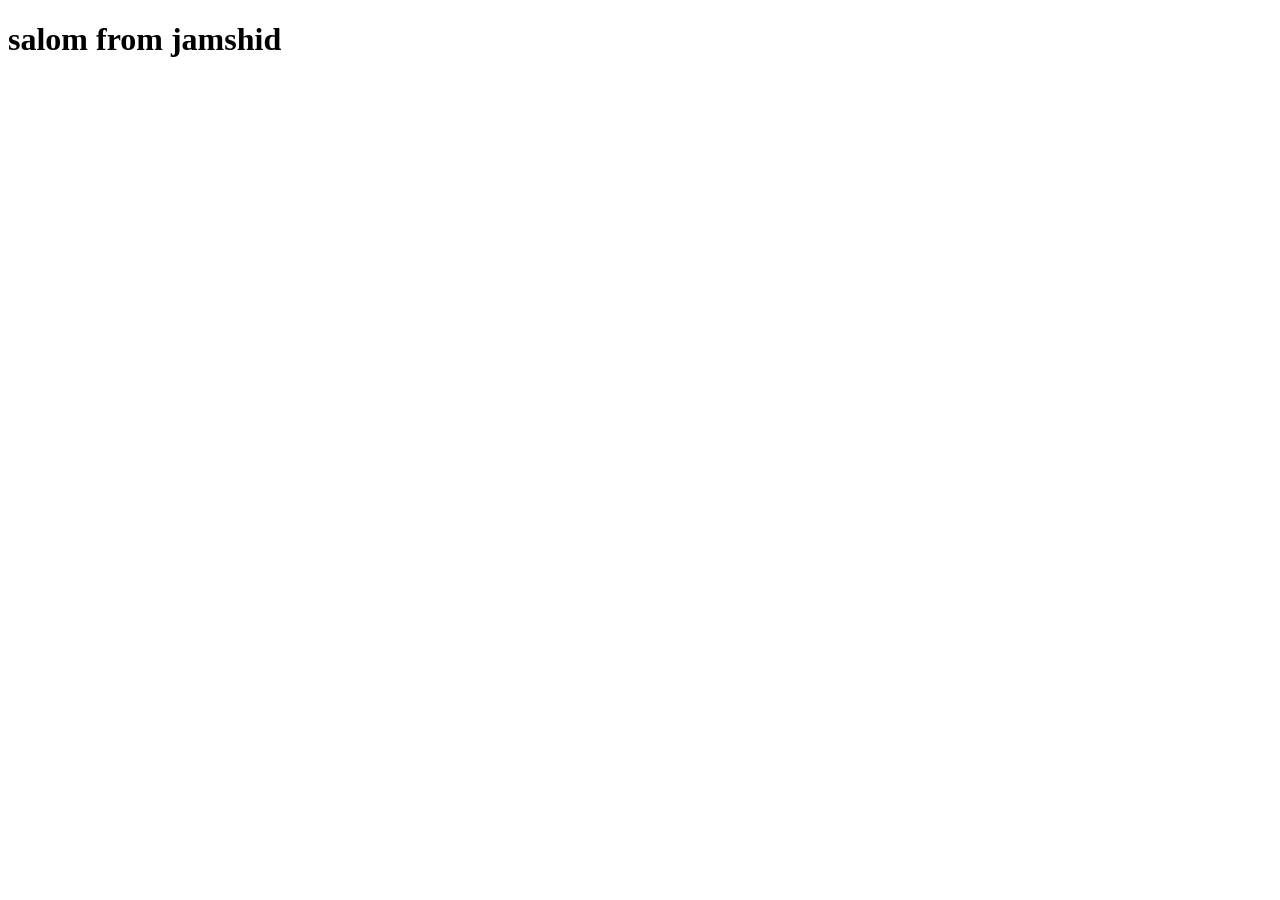
==== index.html @ f9ca7b66 "first team" ====
<!DOCTYPE html>
<html lang="en">
<head>
    <meta charset="UTF-8">
    <meta name="viewport" content="width=device-width, initial-scale=1.0">
    <title>Document</title>
    <link rel="stylesheet" href="main.css">
</head>
<body>
    <h1>
        salom from jamshid
    </h1>
</body>
</html>
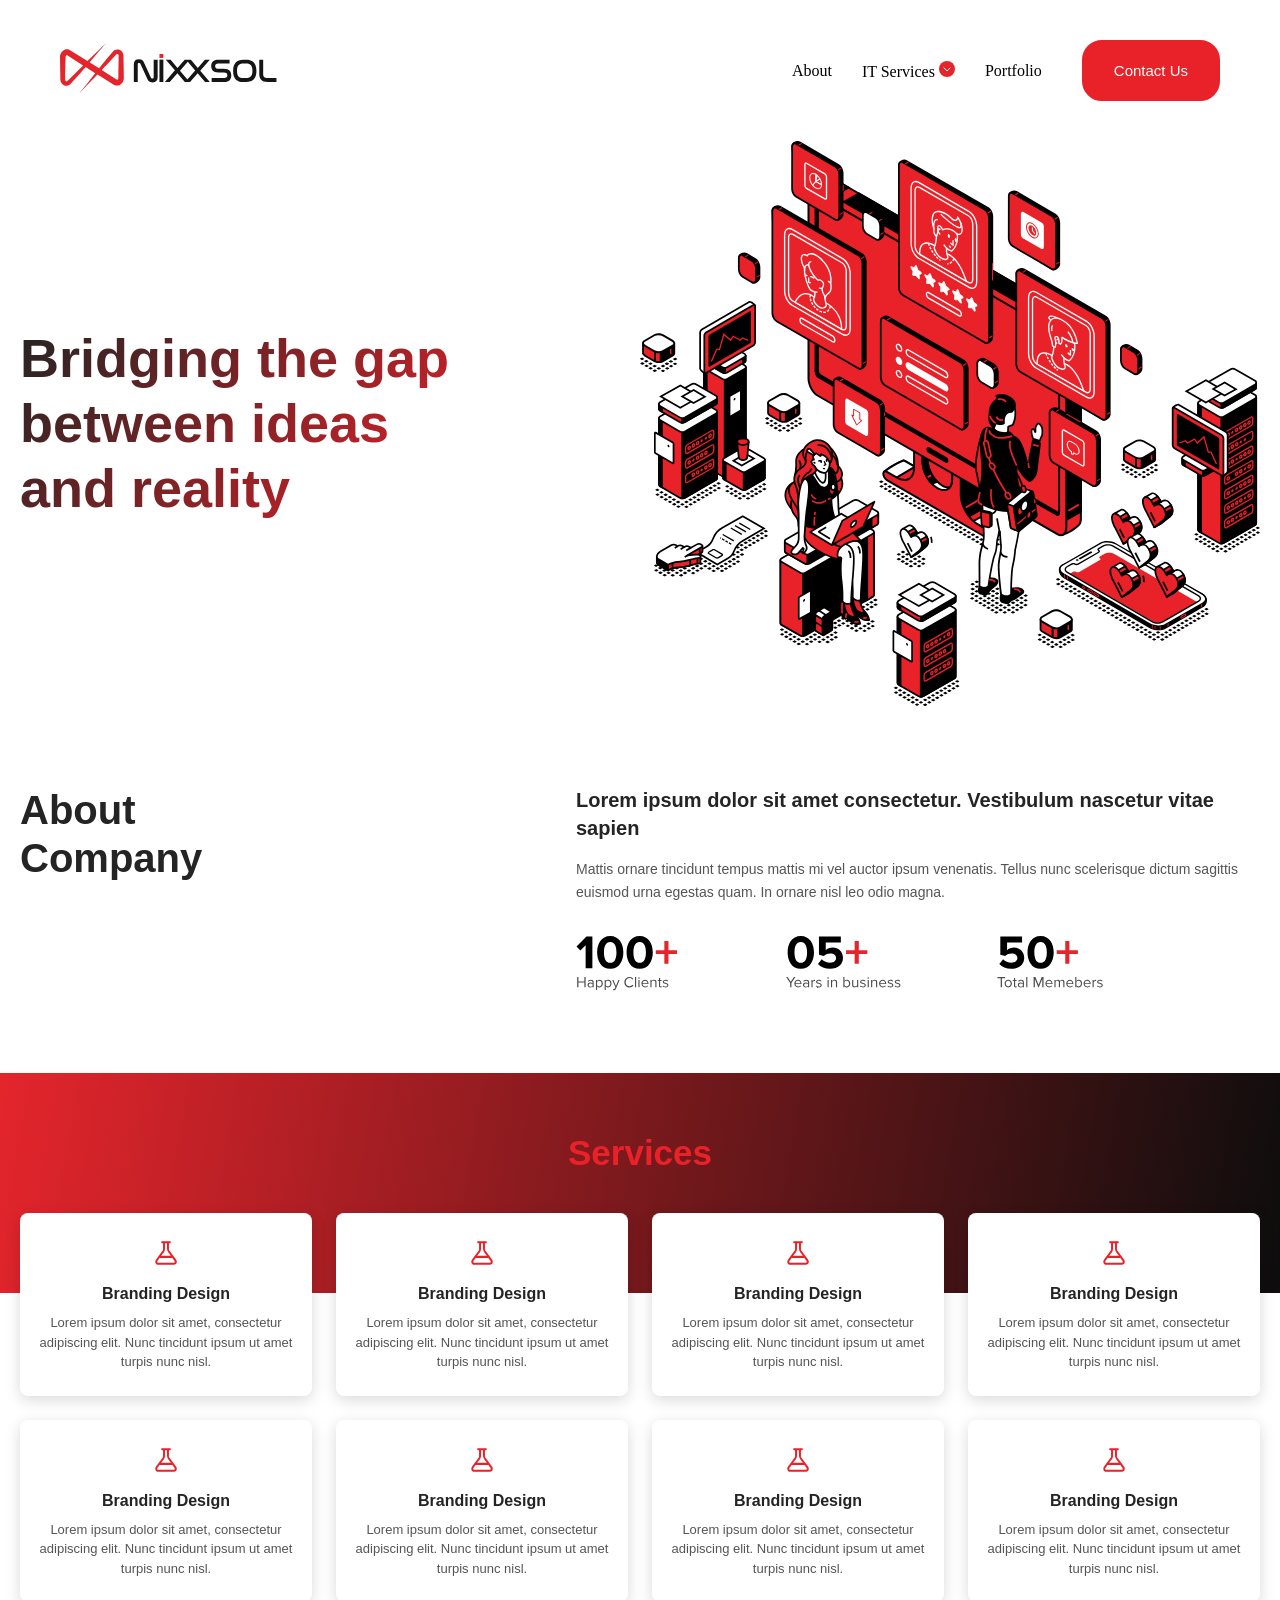
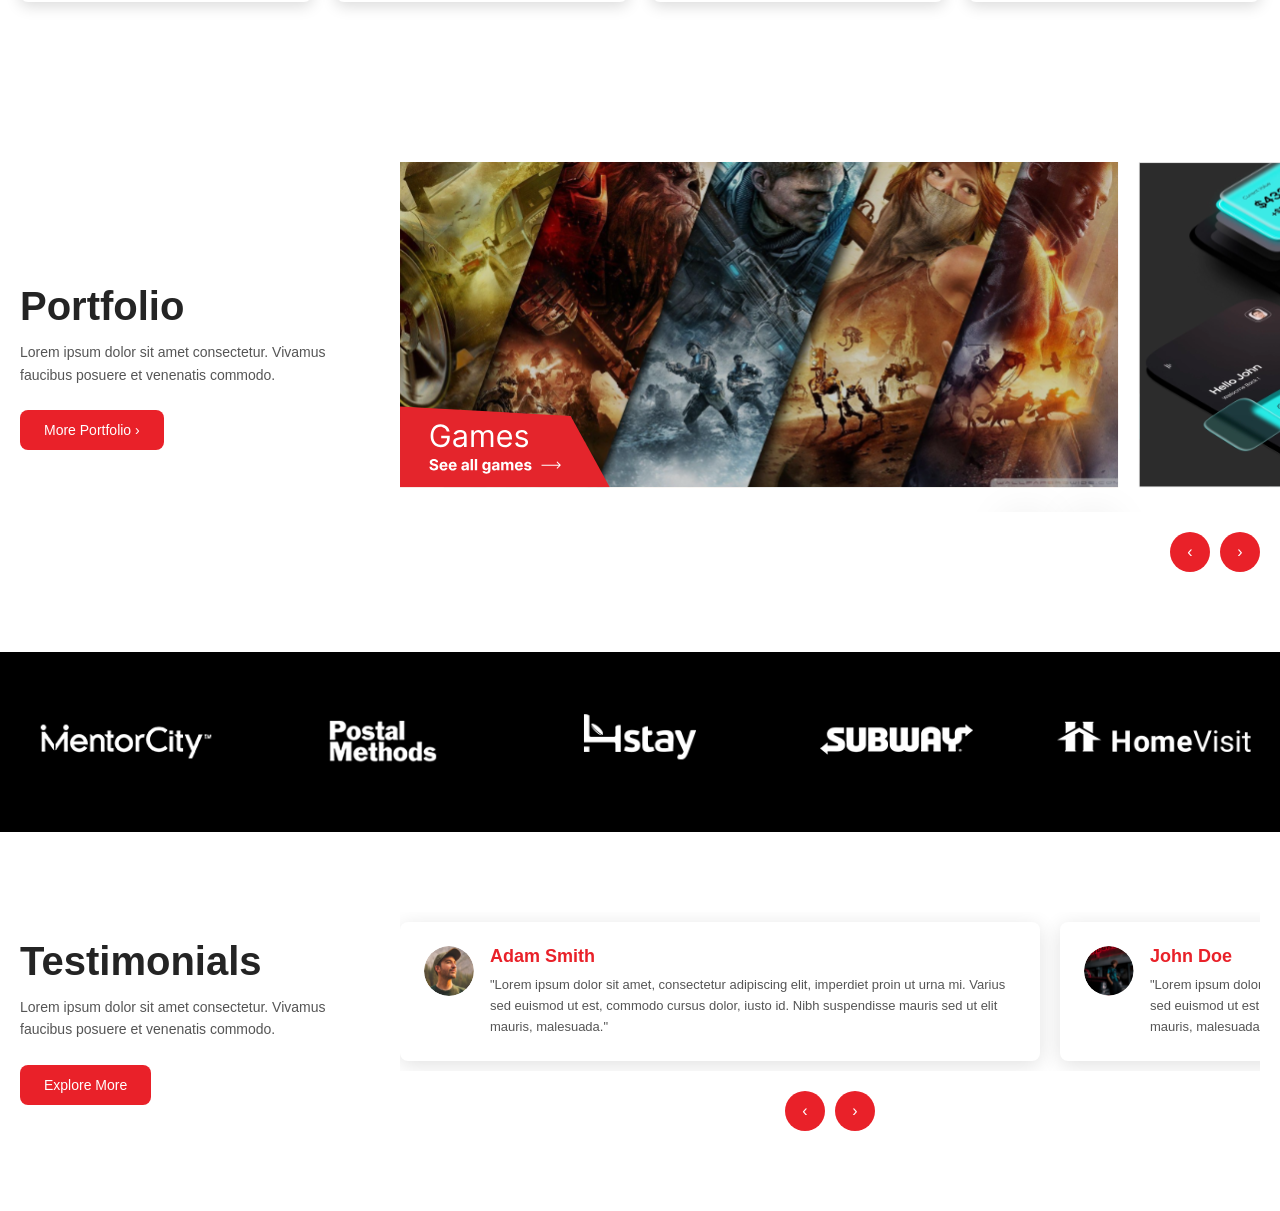
==== commit 8c8c96e2: "yangi ozgarish" ====
--- a/index.html
+++ b/index.html
@@ -1,14 +1,225 @@
 <!DOCTYPE html>
 <html lang="en">
+
 <head>
     <meta charset="UTF-8">
     <meta name="viewport" content="width=device-width, initial-scale=1.0">
     <title>Document</title>
     <link rel="stylesheet" href="main.css">
+    <link rel="preconnect" href="https://fonts.googleapis.com">
+    <link rel="preconnect" href="https://fonts.gstatic.com" crossorigin>
+    <link
+        href="https://fonts.googleapis.com/css2?family=Boldonse&family=Mulish:ital,wght@0,200..1000;1,200..1000&family=Poppins:ital,wght@0,100;0,200;0,300;0,400;0,500;0,600;0,700;0,800;0,900;1,100;1,200;1,300;1,400;1,500;1,60OTH&family=Prociono&family=Public+Sans:ital,wght@0,1００..９００;1,1００..９００&family=Roboto:ital,wght@０,１００..９００;１,１００..９００&display=swap"
+        rel="stylesheet">
 </head>
+
 <body>
-    <h1>
-        salom from jamshid
-    </h1>
+    <!-- header  -->
+    <header>
+        <section class="header-service">
+            <div class="header-logo">
+                <img src="./image/Component 3.svg" alt="Header-logo">
+            </div>
+            <div class="header-line">
+                <nav class="header-list">
+                    <ul>
+                        <li>
+                            <a href="#">About</a>
+                        </li>
+
+                        <li>
+                            <a href=""> IT Services
+                                <img src="./image/Frame 48096222.svg" alt="">
+                            </a>
+
+                        </li>
+
+                        <li>
+                            <a href="">Portfolio</a>
+                        </li>
+                    </ul>
+                    <button class="header-btn">
+                        Contact Us
+                    </button>
+                </nav>
+            </div>
+        </section>
+    </header>
+    <!-- header  -->
+    <!-- hero -->
+    <main>
+        <section class="hero-container">
+            <div class="hero-title">
+                <h1>Bridging the gap between ideas and reality</h1>
+            </div>
+            <div class="hero-img">
+                <img src="./image/Frame (8).svg" alt="Hero img">
+            </div>
+        </section>
+        <!-- Bo'limning tashqi o'rami -->
+        <section class="about">
+            <!-- Chap ustun: bo'lim sarlavhasi -->
+            <div class="about-left">
+                <h2 class="about-title">About Company</h2>
+            </div>
+            <!-- O'ng ustun: kichik sarlavha, matn va raqam rasmlari -->
+            <div class="about-right">
+                <!-- Kichik sarlavha -->
+                <h4 class="about-subtitle">Lorem ipsum dolor sit amet consectetur. Vestibulum nascetur vitae sapien</h4>
+
+                <!-- Asosiy matn -->
+                <p class="about-text">Mattis ornare tincidunt tempus mattis mi vel auctor ipsum venenatis. Tellus nunc
+                    scelerisque dictum sagittis euismod urna egestas quam. In ornare nisl leo odio magna.</p>
+                <div class="about-stats">
+                    <img class="about-stat" src="./image/Frame 48096301.svg" alt="100+ Happy Clients">
+                    <img class="about-stat" src="./image/Frame 1000000942.svg" alt="05+ Years in business">
+                    <img class="about-stat" src="./image/Frame 1000000943.svg" alt="50+ Total Members">
+                </div>
+            </div>
+        </section>
+        <section class="services">
+            <!-- Ichki qism: kontentni 1320px ichida ushlab turadi -->
+            <div class="services-inner">
+                <h2 class="services-title">Services</h2>
+                <div class="services-list">
+                    <!-- Card 1 -->
+                    <div class="services-card">
+                        <img class="services-card-icon" src="./image/ps_lab.svg" alt="">
+                        <h3 class="services-card-title">Branding Design</h3>
+                        <p class="services-card-text">Lorem ipsum dolor sit amet, consectetur adipiscing elit. Nunc
+                            tincidunt ipsum ut amet turpis nunc nisl.</p>
+                    </div>
+                    <!-- Card 2 -->
+                    <div class="services-card">
+                        <img class="services-card-icon" src="./image/ps_lab.svg" alt="">
+                        <h3 class="services-card-title">Branding Design</h3>
+                        <p class="services-card-text">Lorem ipsum dolor sit amet, consectetur adipiscing elit. Nunc
+                            tincidunt ipsum ut amet turpis nunc nisl.</p>
+                    </div>
+                    <!-- Card 3 -->
+                    <div class="services-card">
+                        <img class="services-card-icon" src="./image/ps_lab.svg" alt="">
+                        <h3 class="services-card-title">Branding Design</h3>
+                        <p class="services-card-text">Lorem ipsum dolor sit amet, consectetur adipiscing elit. Nunc
+                            tincidunt ipsum ut amet turpis nunc nisl.</p>
+                    </div>
+                    <!-- Card 4 -->
+                    <div class="services-card">
+                        <img class="services-card-icon" src="./image/ps_lab.svg" alt="">
+                        <h3 class="services-card-title">Branding Design</h3>
+                        <p class="services-card-text">Lorem ipsum dolor sit amet, consectetur adipiscing elit. Nunc
+                            tincidunt ipsum ut amet turpis nunc nisl.</p>
+                    </div>
+                    <!-- Card 5 -->
+                    <div class="services-card">
+                        <img class="services-card-icon" src="./image/ps_lab.svg" alt="">
+                        <h3 class="services-card-title">Branding Design</h3>
+                        <p class="services-card-text">Lorem ipsum dolor sit amet, consectetur adipiscing elit. Nunc
+                            tincidunt ipsum ut amet turpis nunc nisl.</p>
+                    </div>
+                    <!-- Card 6 -->
+                    <div class="services-card">
+                        <img class="services-card-icon" src="./image/ps_lab.svg" alt="">
+                        <h3 class="services-card-title">Branding Design</h3>
+                        <p class="services-card-text">Lorem ipsum dolor sit amet, consectetur adipiscing elit. Nunc
+                            tincidunt ipsum ut amet turpis nunc nisl.</p>
+                    </div>
+                    <!-- Card 7 -->
+                    <div class="services-card">
+                        <img class="services-card-icon" src="./image/ps_lab.svg" alt="">
+                        <h3 class="services-card-title">Branding Design</h3>
+                        <p class="services-card-text">Lorem ipsum dolor sit amet, consectetur adipiscing elit. Nunc
+                            tincidunt ipsum ut amet turpis nunc nisl.</p>
+                    </div>
+                    <!-- Card 8 -->
+                    <div class="services-card">
+                        <img class="services-card-icon" src="./image/ps_lab.svg" alt="">
+                        <h3 class="services-card-title">Branding Design</h3>
+                        <p class="services-card-text">Lorem ipsum dolor sit amet, consectetur adipiscing elit. Nunc
+                            tincidunt ipsum ut amet turpis nunc nisl.</p>
+                    </div>
+                </div>
+            </div>
+        </section>
+        <section class="portfolio">
+            <!-- Chap ustun: sarlavha, matn, tugma (o'zgarmagan) -->
+            <div class="portfolio-info">
+                <h2 class="portfolio-title">Portfolio</h2>
+                <p class="portfolio-text">Lorem ipsum dolor sit amet consectetur. Vivamus faucibus posuere et venenatis
+                    commodo.</p>
+                <button class="portfolio-btn">More Portfolio ›</button>
+            </div>
+
+            <!-- O'ng ustun: bitta katta rasm va pastida strelkalar -->
+            <div class="portfolio-right">
+                <!-- Rasm va uning ustidagi qizil yozuv shu o'ram ichida -->
+                <div class="portfolio-media">
+                    <!-- BITTA rasm: gorilla va yonidagi kichik rasm shu rasmning ichida -->
+                    <img class="portfolio-img" src="./image/Frame 1000000926.svg" alt="Portfolio">
+                </div>
+
+                <!-- Strelka tugmalari -->
+                <div class="portfolio-arrows">
+                    <button class="portfolio-arrow" aria-label="Oldingi">&#8249</button>
+                    <button class="portfolio-arrow" aria-label="Keyingi">&#8250</button>
+                </div>
+            </div>
+        </section>
+        <!-- Qora fonli keng chiziq -->
+        <section class="partners">
+            <!-- Logotiplar ro'yxati: bir qatorda teng masofada turadi -->
+            <div class="partners-list">
+                <img class="partners-logo" src="./image/image 8.svg" alt="MentorCity">
+                <img class="partners-logo" src="./image/image 9.svg" alt="Postal Methods">
+                <img class="partners-logo" src="./image/image 10.svg" alt="Hstay">
+                <img class="partners-logo" src="./image/image 11.svg" alt="Subway">
+                <img class="partners-logo" src="./image/image 12.svg" alt="HomeVisit">
+            </div>
+        </section>
+        <section class="testimonials">
+            <!-- Chap ustun: sarlavha, matn, tugma -->
+            <div class="testimonials-info">
+                <h2 class="testimonials-title">Testimonials</h2>
+                <p class="testimonials-text">Lorem ipsum dolor sit amet consectetur. Vivamus faucibus posuere et
+                    venenatis commodo.</p>
+                <button class="testimonials-btn">Explore More</button>
+            </div>
+
+            <!-- O'ng ustun: fikrlar slayderi va strelkalar -->
+            <div class="testimonials-right">
+                <div class="testimonials-slider">
+                    <!-- Fikr 1 -->
+                    <div class="testimonials-card">
+                        <!-- Mijozning rasmi (dumaloq) -->
+                        <img class="testimonials-card-avatar" src="./image/Rectangle 1358.svg" alt="Adam Smith">
+                        <div class="testimonials-card-body">
+                            <h3 class="testimonials-card-name">Adam Smith</h3>
+                            <p class="testimonials-card-text">"Lorem ipsum dolor sit amet, consectetur adipiscing elit,
+                                imperdiet proin ut urna mi. Varius sed euismod ut est, commodo cursus dolor, iusto id.
+                                Nibh suspendisse mauris sed ut elit mauris, malesuada."</p>
+                        </div>
+                    </div>
+                    <!-- Fikr 2 -->
+                    <div class="testimonials-card">
+                        <img class="testimonials-card-avatar" src="./image/Rectangle 1358 (1).svg" alt="Mijoz">
+                        <div class="testimonials-card-body">
+                            <h3 class="testimonials-card-name">John Doe</h3>
+                            <p class="testimonials-card-text">"Lorem ipsum dolor sit amet, consectetur adipiscing elit,
+                                imperdiet proin ut urna mi. Varius sed euismod ut est, commodo cursus dolor, iusto id.
+                                Nibh suspendisse mauris sed ut elit mauris, malesuada."</p>
+                        </div>
+                    </div>
+                </div>
+
+                <!-- Strelka tugmalari -->
+                <div class="testimonials-arrows">
+                    <button class="testimonials-arrow" aria-label="Oldingi">&#8249</button>
+                    <button class="testimonials-arrow" aria-label="Keyingi">&#8250</button>
+                </div>
+            </div>
+        </section>
+    </main>
+    <!-- hero -->
 </body>
+
 </html>
--- a/main.css
+++ b/main.css
@@ -0,0 +1,440 @@
+* {
+    margin: 0;
+    padding: 0;
+    box-sizing: border-box;
+}
+
+/* header  */
+.header-service,
+.hero-title-2,
+.hero-container {
+    max-width: 1320px;
+    margin: 0 auto;
+    padding: 0 20px;
+}
+
+header {
+    padding: 40px;
+}
+
+.header-service {
+    display: flex;
+    justify-content: space-between;
+    align-items: center;
+}
+
+.header-line {
+    display: flex;
+    justify-content: space-around;
+    align-items: center;
+    gap: 80px;
+}
+
+.header-list {
+    display: flex;
+    justify-content: space-around;
+    align-items: center;
+    list-style: none;
+    gap: 40px;
+
+    a {
+        text-decoration: none;
+        color: black;
+        font-family: Proxima Nova;
+    }
+}
+
+.header-btn {
+    border-radius: 20px;
+    padding: 20px 30px;
+    background-color: #E92129;
+    color: white;
+    cursor: pointer;
+    border: 2px solid #E92129;
+    font-size: 15px;
+    transition: all 0.3s ease;
+    font-family: Arial, Helvetica, sans-serif;
+}
+
+.header-btn:hover {
+    background-color: #d27777;
+    color: rgb(6, 6, 6);
+    transform: scale(1.05);
+    box-shadow: 0 4px 15px rgba(0, 0, 0, 0.15);
+}
+
+.header-list ul {
+    display: flex;
+    align-items: center;
+    list-style: none;
+    gap: 30px;
+    margin: 0;
+    padding: 0;
+
+}
+
+/* header  */
+/* hero  */
+.hero-container {
+    display: flex;
+    justify-content: space-between;
+    align-items: center;
+}
+
+.hero-title {
+    max-width: 450px;
+    font-size: 36px;
+    line-height: 1.2;
+    background: linear-gradient(310deg, #E92129, #242424);
+    -webkit-background-clip: text;
+    background-clip: text;
+    color: transparent;
+    font-family: Arial, Helvetica, sans-serif;
+}
+
+.hero-img {
+    width: 50%;
+}
+
+.hero-img img {
+    width: 100%;
+    display: block;
+}
+
+/* main 2 */
+
+/* Bo'limning tashqi o'rami: header va hero bilan bir xil chegarada */
+.about {
+    max-width: 1320px;
+    margin: 0 auto;
+    padding: 80px 20px;
+    display: flex;
+    align-items: flex-start;
+    gap: 60px;
+}
+
+.about-left {
+    flex: 0 0 40%;
+}
+
+/* "About Company" sarlavhasi */
+.about-title {
+    max-width: 250px;
+    font-size: 40px;
+    line-height: 1.2;
+    color: #242424;
+    font-family: Arial, Helvetica, sans-serif;
+}
+
+/* O'ng ustun: qolgan joyni egallaydi */
+.about-right {
+    flex: 1;
+}
+
+/* Kichik sarlavha */
+.about-subtitle {
+    font-size: 20px;
+    line-height: 1.4;
+    color: #242424;
+    margin-bottom: 16px;
+    font-family: Arial, Helvetica, sans-serif;
+}
+
+/* Asosiy matn */
+.about-text {
+    font-size: 14px;
+    line-height: 1.6;
+    color: #555555;
+    margin-bottom: 30px;
+    font-family: Arial, Helvetica, sans-serif;
+}
+
+/* Uchta raqam rasmi uchun qator */
+.about-stats {
+    display: flex;
+    align-items: center;
+    gap: 40px;
+}
+
+/* Har bir raqam rasmi */
+.about-stat {
+    height: 60px;
+    width: auto;
+}
+
+.services {
+    background-image: linear-gradient(100deg, #E4252C, #0d0d0d);
+    background-repeat: no-repeat;
+    background-size: 100% 220px;
+    background-position: top;
+    padding: 60px 20px 80px;
+}
+
+.services-inner {
+    max-width: 1320px;
+    margin: 0 auto;
+}
+
+/* "Services" sarlavhasi: qizil va o'rtada */
+.services-title {
+    text-align: center;
+    color: #E92129;
+    font-size: 35px;
+    margin-bottom: 40px;
+    font-family: Arial, Helvetica, sans-serif;
+}
+
+.services-list {
+    display: grid;
+    grid-template-columns: repeat(4, 1fr);
+    gap: 24px;
+}
+
+/* Bitta card: oq quti, soya bilan */
+.services-card {
+    background: white;
+    border-radius: 8px;
+    padding: 24px 16px;
+    text-align: center;
+    box-shadow: 0 4px 15px rgba(0, 0, 0, 0.15);
+}
+
+/* Card ikonkasi */
+.services-card-icon {
+    width: 32px;
+    height: 32px;
+    margin-bottom: 12px;
+}
+
+/* Card sarlavhasi */
+.services-card-title {
+    font-size: 16px;
+    margin-bottom: 10px;
+    color: #242424;
+    font-family: Arial, Helvetica, sans-serif;
+}
+
+/* Card matni */
+.services-card-text {
+    font-size: 13px;
+    line-height: 1.5;
+    /* qatorlar orasi */
+    color: #555555;
+    font-family: Arial, Helvetica, sans-serif;
+}
+
+/* Bo'limning o'rami: chapda matn, o'ngda slayder */
+.portfolio,
+.testimonials {
+    max-width: 1320px;
+    margin: 0 auto;
+    padding: 80px 20px;
+    display: flex;
+    align-items: center;
+    gap: 60px;
+}
+
+/* Chap ustun: kengligi qat'iy, siqilmaydi */
+.portfolio-info,
+.testimonials-info {
+    flex-shrink: 0;
+    width: 320px;
+}
+
+/* Sarlavha */
+.portfolio-title,
+.testimonials-title {
+    font-size: 40px;
+    color: #242424;
+    margin-bottom: 12px;
+    font-family: Arial, Helvetica, sans-serif;
+}
+
+/* Sarlavha tagidagi matn */
+.portfolio-text,
+.testimonials-text {
+    font-size: 14px;
+    line-height: 1.6;
+    color: #555555;
+    margin-bottom: 24px;
+    font-family: Arial, Helvetica, sans-serif;
+}
+
+/* Qizil tugma */
+.portfolio-btn,
+.testimonials-btn {
+    background-color: #E92129;
+    color: white;
+    border: none;
+    border-radius: 8px;
+    padding: 12px 24px;
+    font-size: 14px;
+    cursor: pointer;
+    transition: all 0.3s ease;
+}
+
+.portfolio-btn:hover,
+.testimonials-btn:hover {
+    transform: scale(1.05);
+    box-shadow: 0 4px 15px rgba(0, 0, 0, 0.15);
+}
+
+/* O'ng ustun: qolgan joyni egallaydi */
+.portfolio-right,
+.testimonials-right {
+    flex: 1;
+    min-width: 0;
+}
+
+/* Slayder: cardlar yonma-yon, yon tomonga surish mumkin */
+.portfolio-slider,
+.testimonials-slider {
+    display: flex;
+    gap: 20px;
+    overflow-x: auto;
+    scroll-snap-type: x mandatory;
+    scrollbar-width: none;
+    padding: 10px 0;
+}
+
+.portfolio-slider::-webkit-scrollbar,
+.testimonials-slider::-webkit-scrollbar {
+    display: none;
+}
+
+/* Strelkalar qatori: o'rtada turadi */
+.portfolio-arrows,
+.testimonials-arrows {
+    display: flex;
+    justify-content: center;
+    gap: 10px;
+    margin-top: 20px;
+}
+
+/* Dumaloq qizil strelka tugmasi */
+.portfolio-arrow,
+.testimonials-arrow {
+    width: 40px;
+    height: 40px;
+    border-radius: 50%;
+    border: none;
+    background-color: #E92129;
+    color: white;
+    font-size: 16px;
+    line-height: 1;
+    cursor: pointer;
+}
+
+/* Bo'lim: konteyner cheklovi olib tashlandi, shuning uchun o'ng tomoni ekran chetigacha cho'ziladi */
+.portfolio {
+    max-width: none;
+    margin: 0;
+    padding: 80px 0 80px max(20px, calc((100% - 1320px) / 2 + 20px));
+}
+
+/* Rasm va uning ustidagi yozuv uchun o'ram */
+.portfolio-media {
+    position: relative;
+    /* ichidagi qizil yozuv shu o'ramga nisbatan joylashadi */
+}
+
+/* Katta rasm: ustun kengligini to'liq egallaydi, ya'ni ekran chetigacha */
+.portfolio-img {
+    display: block;
+    width: 100%;
+    height: 350px;
+    object-fit: cover;
+    object-position: left;
+}
+
+/* Rasm ustidagi qizil yozuv: chap-pastki burchakda */
+.portfolio-card-label {
+    position: absolute;
+    left: 0;
+    bottom: 0;
+    background-color: #E92129;
+    color: white;
+    padding: 12px 40px 12px 20px;
+    clip-path: polygon(0 0, 85% 0, 100% 100%, 0 100%);
+    font-family: Arial, Helvetica, sans-serif;
+}
+
+/* "Games" yozuvi */
+.portfolio-card-name {
+    display: block;
+    font-size: 18px;
+}
+
+/* "See all games" havolasi */
+.portfolio-card-link {
+    color: white;
+    font-size: 12px;
+    text-decoration: none;
+}
+
+/* Strelkalar: o'ng tomonga, konteyner chetiga tekislanadi */
+.portfolio-arrows {
+    justify-content: flex-end;
+    padding-right: max(20px, calc((100vw - 1320px) / 2 + 20px));
+}
+
+/* Qora fonli keng chiziq */
+.partners {
+    background-color: #000000;
+    padding: 50px 20px;
+}
+
+.partners-list {
+    max-width: 1320px;
+    margin: 0 auto;
+    display: flex;
+    justify-content: space-between;
+    align-items: center;
+    gap: 30px;
+}
+
+/* Har bir logotip */
+.partners-logo {
+    height: 80px;
+    width: auto;
+}
+
+/* Bitta fikr kartasi: oq quti, soya bilan */
+.testimonials-card {
+    flex: 0 0 640px;
+    scroll-snap-align: start;
+    background-color: white;
+    border-radius: 8px;
+    padding: 24px;
+    box-shadow: 0 4px 20px rgba(0, 0, 0, 0.12);
+    display: flex;
+    gap: 16px;
+    align-items: flex-start;
+
+}
+
+/* Mijozning dumaloq rasmi */
+.testimonials-card-avatar {
+    width: 50px;
+    height: 50px;
+    border-radius: 50%;
+    object-fit: cover;
+    flex-shrink: 0;
+
+}
+
+/* Mijoz ismi: qizil */
+.testimonials-card-name {
+    color: #E92129;
+    font-size: 18px;
+    margin-bottom: 8px;
+    font-family: Arial, Helvetica, sans-serif;
+}
+
+/* Fikr matni */
+.testimonials-card-text {
+    font-size: 13px;
+    line-height: 1.6;
+    color: #555555;
+    font-family: Arial, Helvetica, sans-serif;
+}
